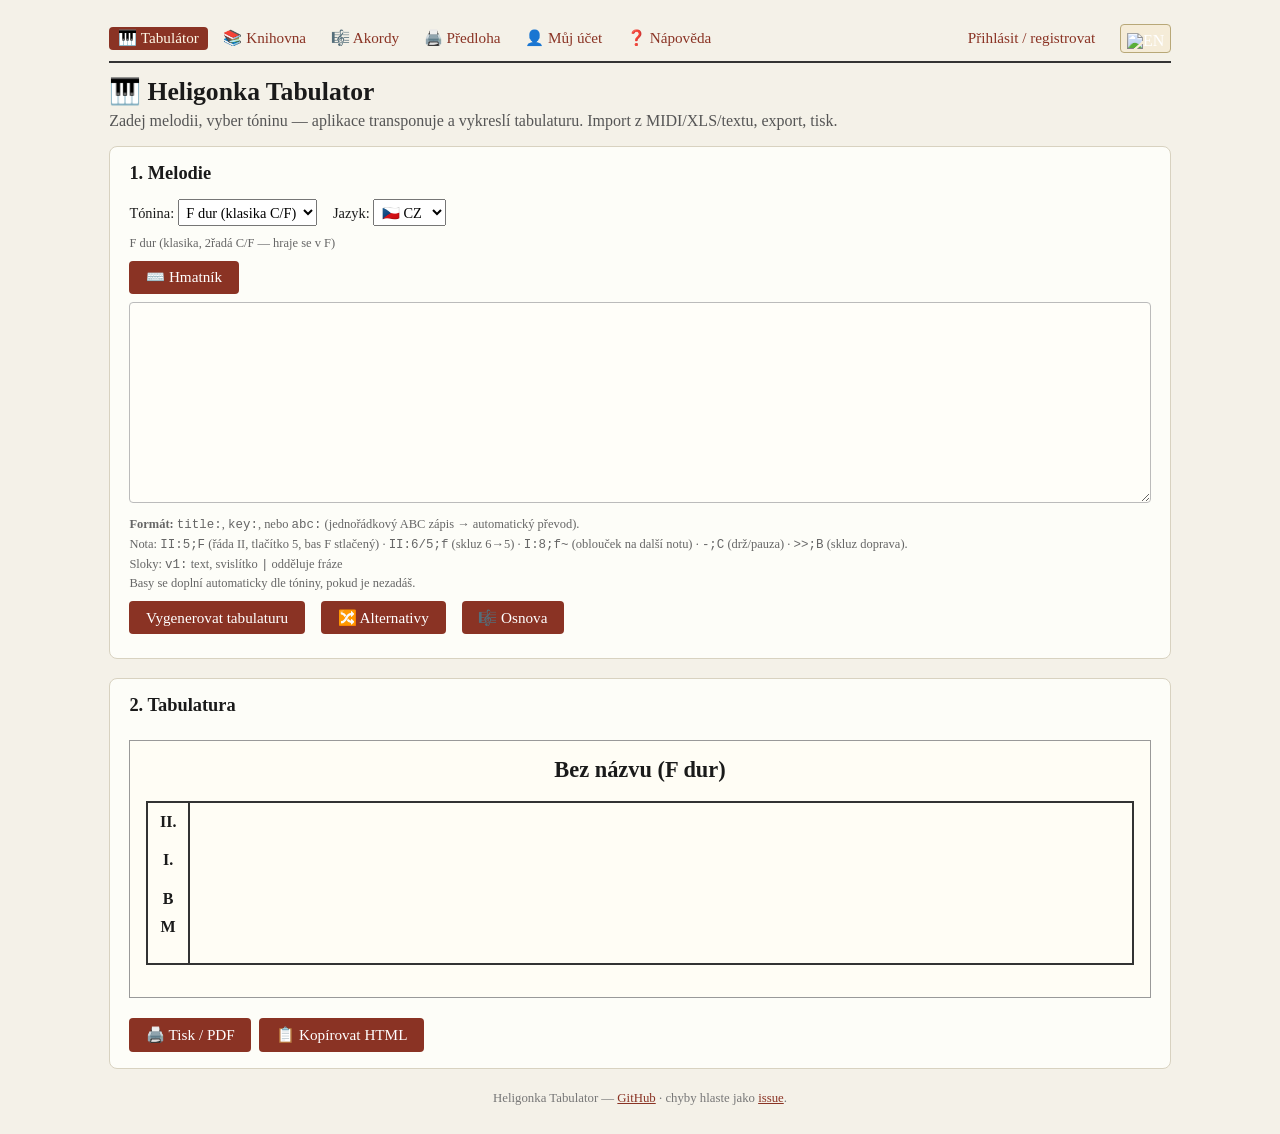
==== index.html @ 470638b8 "fix: Grid-Text render — taktové čáry jako border třídy buněk (grid potomek rozbíjel 1fr šířky sloupc" ====
<!DOCTYPE html>
<html lang="cs">
<head>
<meta charset="utf-8">
<meta name="viewport" content="width=device-width, initial-scale=1">
<title>Heligonka Tabulator</title>
<link rel="help" href="napoveda.html">
<link rel="icon" type="image/png" sizes="32x32" href="favicon-32.png">
<link rel="icon" type="image/png" sizes="192x192" href="favicon-192.png">
<link rel="apple-touch-icon" href="apple-touch-icon.png">
<meta name="description" content="Tabulatura pro heligonku z not: generátor ve stylu zpěvníkových tabulek (II./I./B sloupce, skluzovky), tóniny s transpozicí, knihovna písní.">
<meta name="keywords" content="heligonka, tabulatura, noty pro heligonku, heligonka noty, tabulatura heligonka, generátor tabulatur, heligonka tóniny, heligonka basy">
<meta name="robots" content="index, follow">
<meta property="og:type" content="website">
<meta property="og:site_name" content="Heligonka Tabulator">
<meta property="og:title" content="Heligonka Tabulator">
<meta property="og:description" content="Generátor heligonkových tabulatur: tóniny s transpozicí, knihovna písní, tisk/PDF.">
<meta property="og:url" content="https://klepeto.kuzelovi.cz/heligonka/">
<meta property="og:image" content="https://klepeto.kuzelovi.cz/heligonka/og-banner.jpg">
<meta property="og:image:width" content="1200">
<meta property="og:image:height" content="630">
<meta name="twitter:card" content="summary_large_image">
<link rel="stylesheet" href="style.css?v=2026100702">
<link rel="manifest" href="manifest.json">
<meta name="theme-color" content="#7a4a1d">
<script>window.__GA_IDS=["G-04KFHFT8V8"];</script>
<script src="/consent.js" defer></script>
</head>
<body>
<header>
  <nav id="topmenu" class="topmenu"></nav>
  <h1 data-i18n="tab.title">🎹 Heligonka Tabulator</h1>
  <p class="lead" data-i18n="tab.lead">Zadej melodii, vyber tóninu — aplikace transponuje a vykreslí tabulaturu. Import z MIDI/XLS/textu, export, tisk.</p>
</header>

<main>
<section id="editor">
  <h2 data-i18n="tab.melody">1. Melodie</h2>
  <div class="controls">
    <span id="title-edit-wrap" style="display:none">
      <label><span data-i18n="tab.name">Název:</span>
        <input type="text" id="song-title" placeholder="Název písně" size="16" style="padding:.25em" title="Název písně — použije se při ukládání">
      </label>
    </span>
    <label><span data-i18n="tab.key">Tónina:</span>
      <select id="key" title="Tónina heligonky — změna přetransponuje celou tabulaturu (čísla tlačítek i basy)">
        <option value="F" selected>F dur (klasika C/F)</option>
        <option value="C">C dur</option>
        <option value="G">G dur</option>
        <option value="A">A dur</option>
        <option value="D">D dur</option>
        <option value="Bb">B dur</option>
      </select>
    </label>
    <label><span data-i18n="tab.lang">Jazyk:</span>
      <select id="song-lang" title="Jazyk písně — vlaječka země, v jejímž jazyce se zpívá">
        <option value="CZ" selected>🇨🇿 CZ</option>
        <option value="SK">🇸🇰 SK</option>
        <option value="UA">🇺🇦 UA</option>
        <option value="PL">🇵🇱 PL</option>
        <option value="GE">🇩🇪 GE</option>
        <option value="HU">🇭🇺 HU</option>
        <option value="RO">🇷🇴 RO</option>
        <option value="SI">🇸🇮 SI</option>
        <option value="EN">🇬🇧 EN</option>
        <option value="FR">🇫🇷 FR</option>
        <option value="SP">🇪🇸 SP</option>
        <option value="PT">🇵🇹 PT</option>
        <option value="NO">🇳🇴 NO</option>
        <option value="SE">🇸🇪 SE</option>
        <option value="FI">🇫🇮 FI</option>
        <option value="IT">🇮🇹 IT</option>
      </select>
    </label>
    <span id="lang-flag-box" class="hint"></span>
    <label><span data-i18n="tab.import">Import:</span> <input type="file" id="file" accept=".txt,.abc,.mid,.midi,.xls,.xlsx,text/plain,audio/midi,application/vnd.ms-excel" title="Nahraj soubor: .txt/.abc (textový zápis), .mid/.midi (automatické rozpoznání not) nebo .xls/.xlsx (notovací tabulka — německá notace, Tlak/Tah, basy)"></label>
  </div>
  <div id="keyinfo" class="hint">F dur (klasika, 2řadá C/F — hraje se v F)</div>
  <div class="controls">
    <button id="toggle-hmatnik" title="Zobrazí klikací hmatník — nota se skládá klikáním na knoflíky místo psaním" data-i18n="tab.hmatnik">⌨️ Hmatník</button>
    <span id="hmatnik-box" style="display:none">
      <label title="Směr měchu pro nové noty">Měch:
        <select id="hmatnik-dir">
          <option value="">(bez značky)</option>
          <option value="push">Tlak →</option>
          <option value="pull">Tah ←</option>
        </select>
      </label>
      <div id="hmatnik-grid" class="hmatnik-grid"></div>
    </span>
  </div>
  <textarea id="input" spellcheck="false" rows="12" title="Melodie ve textovém formátu: ŘÁDA:tlačítko;BAS — detaily v Nápovědě"></textarea>
  <div class="hint" data-i18n-html="hint.format.html">
    <b>Formát:</b> <code>title:</code>, <code>key:</code>, nebo <code>abc:</code> (jednořádkový ABC zápis → automatický převod).<br>
    Nota: <code>II:5;F</code> (řáda II, tlačítko 5, bas F stlačený) · <code>II:6/5;f</code> (skluz 6→5) · <code>I:8;f~</code> (oblouček na další notu) · <code>-;C</code> (drž/pauza) · <code>&gt;&gt;;B</code> (skluz doprava).<br>
    Sloky: <code>v1:</code> text, svislítko <code>|</code> odděluje fráze <br>
    Basy se doplní automaticky dle tóniny, pokud je nezadáš.
  </div>
  <div class="controls">
    <button id="render" title="Vykreslí tabulaturu z aktuálního textu" data-i18n="tab.render">Vygenerovat tabulaturu</button>
    <button id="save-song" title="Uloží píseň do knihovny (jen Editor/Admin; každá editace = nová verze)" data-i18n="tab.save">💾 Uložit do knihovny</button>
    <button id="export-xls" title="Export písně do .xls (notovací tabulka — německá notace, Tlak/Tah, basy)" data-i18n="tab.xls">📊 Export XLS</button>
    <button id="export-midi" title="Export písně do .mid (melodie + basy, 120 BPM)" data-i18n="tab.midi">🎵 Export MIDI</button>
    <button id="toggle-alts" title="Zobrazí pod každou notu alternativní knoflíky se stejným tónem (jiná řada/pozice) — orientační" data-i18n="tab.alts">🔀 Alternativy</button>
    <button id="toggle-osnova" title="Vykreslí melodii v notové osnově (VexFlow) pod tabulaturou" data-i18n="tab.osnova">🎼 Osnova</button>
    <span id="save-status" class="hint"></span>
  </div>
  <div id="share-box" class="sharebox"></div>
</section>

<section id="output-section">
  <h2 data-i18n="tab.output">2. Tabulatura</h2>
  <div id="output" class="sheet"></div>
  <div id="osnova-output" style="display:none" class="sheet"></div>
  <div id="print-footer" class="print-footer screen-hidden">🦞 Klepeto & Heligonka - https://klepeto.kuzelovi.cz/heligonka/</div>
  <div class="actions">
    <button onclick="window.print()" data-i18n="tab.print">🖨️ Tisk / PDF</button>
    <button id="copy-html" data-i18n="tab.copy">📋 Kopírovat HTML</button>
  </div>
</section>
</main>

<footer>Heligonka Tabulator — <a href="https://github.com/Vilda007/heligonka-tabulator">GitHub</a> · <span data-i18n="foot.bugs">chyby hlaste jako</span> <a href="https://github.com/Vilda007/heligonka-tabulator/issues">issue</a>.</footer>
<script src="shared.js"></script>
<script src="i18n.js"></script>
<script src="app.js"></script>
<script src="midi.js"></script>
<script src="xls.js"></script>
<script src="hmatnik.js"></script>
<script src="osnova.js"></script>
<script src="library.js"></script>
<script>
if ('serviceWorker' in navigator) {
  window.addEventListener('load', () => {
    navigator.serviceWorker.register('./sw.js').catch(() => {});
  });
}
</script>
</body>
</html>
---- style.css ----
/* Heligonka Tabulator — style.css */
:root {
  --ink: #1a1a1a;
  --paper: #fdfdf8;
  --line: #333;
  --accent: #8a3324;
}
* { box-sizing: border-box; }
body {
  font-family: Georgia, 'Times New Roman', serif;
  background: #f4f1e8;
  color: var(--ink);
  margin: 0;
  padding: 1.2rem;
  max-width: 1100px;
  margin-inline: auto;
}
header h1 { margin: 0 0 .2em; font-size: 1.6rem; }
header .lead { color: #555; margin-top: 0; }
main { display: grid; gap: 1.2rem; }
section {
  background: var(--paper);
  border: 1px solid #d8d2c0;
  border-radius: 8px;
  padding: 1rem 1.2rem;
}
section h2 { margin-top: 0; font-size: 1.15rem; }
textarea {
  width: 100%;
  font-family: 'Cascadia Code', Consolas, monospace;
  font-size: .85rem;
  border: 1px solid #bbb;
  border-radius: 4px;
  padding: .6rem;
  background: #fffef9;
}
.hint { font-size: .78rem; color: #666; margin: .5rem 0; line-height: 1.5; }
button {
  background: var(--accent);
  color: #fff;
  border: 0;
  border-radius: 4px;
  padding: .5em 1.1em;
  font-size: .95rem;
  cursor: pointer;
  font-family: inherit;
}
button:hover { filter: brightness(1.1); }
.actions { margin-top: .8rem; display: flex; gap: .5rem; }

/* ---- Tabulatura (zpěvníkový styl) ---- */
.sheet { overflow-x: auto; padding: .5rem 0; }
.sheet-inner {
  background: #fffdf5;
  border: 1px solid #999;
  padding: 1rem;
  min-width: 700px;
}
.song-title { text-align: center; font-size: 1.4rem; margin: 0 0 .8em; }
.system {
  display: grid;
  grid-template-columns: 2.6rem 1fr;
  border: 2px solid var(--line);
  margin-bottom: 1rem;
  break-inside: avoid;
}
.grid {
  display: grid;
  grid-template-rows: repeat(4, auto);
}
.rowlab, .lab {
  /* levý sloupec popisků: bez vnitřních vodorovných čar — jen svislá linka vpravo (drží kontejner) a vnější rám */
  font-weight: bold;
  text-align: center;
  padding: .15em .2em;
  display: flex;
  align-items: center;
  justify-content: center;
}
.lab.alt-slot { font-weight: normal; color: #7a4a1d; }
.cells {
  display: grid;
  grid-auto-flow: column;
  grid-auto-columns: 1fr;
}
.cell {
  display: grid;
  grid-template-rows: 2.4em 2.4em 2.4em 1.2em 1.6em;
}
/* svislé dělící čáry jen u hudevních řádků — text (rT) je bez nich (jen vnější rám) */
.cell > div { border-right: 1px solid var(--line); }
.cell:last-child > div { border-right: 0; }
.cell > div.rT { border-right: 0; }
.cell > div {
  border-bottom: 1px solid var(--line);
  display: flex;
  align-items: center;
  justify-content: center;
  font-size: 1.05rem;
  line-height: 1.05;
  white-space: pre;
  text-align: center;
}
.rII { font-weight: bold; }
.rI  { font-style: normal; }
.rB  { font-weight: bold; font-size: 1.25rem; }
.rM  { font-size: .6rem; color: #444; border-bottom: 2px solid var(--line); }
.rT  { font-size: .72rem; color: #111; line-height: 1.1; white-space: normal; overflow-wrap: anywhere; }
/* Alternativy hmatů — náhradní knoflíky pod notou */
.alt-hint { font-size: .62rem; color: #7a4a1d; border-bottom: 1px dashed var(--line); padding: 0 .1em; }
#toggle-alts.on { background: #7a4a1d; color: #fff8e6; }
/* Klikací hmatník */
#hmatnik-box { display: inline-flex; flex-direction: column; gap: .3rem; vertical-align: top; }
.hmatnik-grid { display: inline-block; background: #fffdf5; border: 1px solid #b8a878; border-radius: 6px; padding: .5rem; }
.hm-row { display: flex; align-items: center; gap: .25rem; margin: .2rem 0; }
.hm-lab { font-weight: bold; width: 2rem; text-align: center; color: #7a4a1d; }
.hm-btn { min-width: 2.6rem; padding: .25em .3em; font-family: inherit; font-size: .95rem; background: #f5ecd8; border: 1px solid #b8a878; border-radius: 4px; cursor: pointer; display: inline-flex; flex-direction: column; align-items: center; line-height: 1.1; }
.hm-btn:hover { background: #e8d9b5; }
.hm-btn small { font-size: .6rem; color: #7a4a1d; }
.hm-btn.hm-bass { min-width: 2rem; background: #efe6f2; border-color: #a88ac0; }
#toggle-hmatnik.on { background: #7a4a1d; color: #fff8e6; }
/* Notová osnova */
#osnova-output { background: #fff; border: 1px solid #b8a878; border-radius: 6px; padding: .5rem; margin-top: .5rem; overflow-x: auto; }
.osnova-inner { min-width: 100%; }
#toggle-osnova.on { background: #7a4a1d; color: #fff8e6; }
/* M řádek — souvislá šipka měchu přes skupinu not (CSS čára, ne text) */
/* Grid-Text: taktové čáry — PRAVÝ okraj buňky (grid potomek by rozbil 1fr šířky);
   repetice |: :| = tlustá linka + tenká tečka/dvojlinka */
.cell.bar-single { border-right: 2px solid #555; }
.cell.bar-rstart { border-right: 3px solid #222; box-shadow: inset -6px 0 0 -4px #222; }
.cell.bar-rend { border-right: 3px solid #222; box-shadow: inset 6px 0 0 -4px #222; }
.cell.bar-rstart + .cell { border-left: 1px solid #222; }
.cell.bar-rend ~ .cell:last-child { }
.volta-mark { position: absolute; top: -0.15em; left: 3px; font-size: .55rem; color: #7a4a1d; font-weight: bold; z-index: 2; background: #fffdf5; padding: 0 .15em; }
.cell { position: relative; }
.m-arrow { position: relative; }
.m-arrow::before {
  content: '';
  position: absolute;
  left: 0; right: 0; top: 50%;
  transform: translateY(-50%); /* střed čáry přesně na 50 % — zarovnáno s hrotem (margin-top:-5px) */
  border-top: 2.5px solid #222;
}
/* čára i hrot končí stejně daleko od rámečku jako začátek (12 % inset) —
   ale na hranici skupin se inset zdvojnásobí, aby sousední šipky nesplynuly */
.m-push.m-start::before { left: 12%; }
.m-pull.m-end::before { right: 12%; }
.m-push.m-end::before { right: 12%; }
.m-pull.m-start::before { left: 12%; }
/* hranice skupin: extra odsazení na straně BEZ hrotu, aby sousední šipky nesplynuly
   (push má hrot vpravo → extra inset vlevo; pull má hrot vlevo → extra inset vpravo,
   čára začíná u hrotu na 12 %, aby na něj navazovala) */
.m-push.m-start.m-end::before { left: 22%; }
.m-pull.m-start.m-end::before { left: 12%; right: 22%; }
/* hrot šipky: push → hrot vpravo na konci skupiny, pull ← hrot vlevo na začátku */
.m-arrow::after {
  content: '';
  position: absolute;
  top: 50%;
  margin-top: -5px;
  border-top: 5px solid transparent;
  border-bottom: 5px solid transparent;
}
.m-push.m-end::after { right: calc(12% - 9px); border-left: 9px solid #222; }
.m-pull.m-start::after { left: calc(12% - 9px); border-right: 9px solid #222; }
/* patička tisků — na obrazovce skrytá, při tisku viditelná */
.print-footer { text-align: center; font-size: .75rem; color: #999; margin-top: 1.2rem; }
.print-footer.screen-hidden { display: none; }
@media print { .print-footer.screen-hidden { display: block !important; } }
/* v5 — horní menu, stránkování, knihovna/admin tabulky */
.topmenu { display: flex; gap: .4rem; flex-wrap: wrap; align-items: center; border-bottom: 2px solid var(--line); padding: .3rem 0 .5rem; margin-bottom: .8rem; }
.topmenu a { text-decoration: none; color: var(--accent); padding: .15em .6em; border-radius: 4px; font-size: .95rem; }
.topmenu a:hover { background: #efe8d8; }
.topmenu a.active { background: var(--accent); color: #fff8e6; }
.pager { margin: .5rem 0; }
.pager a { color: var(--accent); text-decoration: none; }
.libtable { width: 100%; border-collapse: collapse; font-size: .9rem; }
.libtable th, .libtable td { border-bottom: 1px solid #ddd; text-align: left; padding: .35em .5em; }
.libtable th { font-size: .8rem; text-transform: uppercase; color: #777; }
.libtable td.actions { white-space: nowrap; display: table-cell; margin-top: 0; }
.cell.tie .rII::after, .cell.tie .rI::after { content: '⌒'; position: absolute; }
.slide-right .rM::after { content: '→'; font-size: .9rem; }
.slide-left  .rM::after { content: '←'; font-size: .9rem; }
.verse { font-size: .95rem; margin: .2em 0; }

footer { margin-top: 1.4rem; font-size: .8rem; color: #777; text-align: center; }
footer a { color: var(--accent); }

@media print {
  body { background: #fff; padding: 0; }
  #editor, header, footer, .actions { display: none; }
  section { border: 0; padding: 0; }
  .sheet-inner { border: 0; min-width: 0; }
}
/* v2 přídavky */
.controls { display: flex; gap: 1rem; flex-wrap: wrap; margin-bottom: .5rem; align-items: center; }
.controls label { font-size: .9rem; }
.controls select, .controls input[type=file] { font-family: inherit; font-size: .9rem; padding: .25em; }
.labs { display: grid; grid-template-rows: 2.4em 2.4em 2.4em 1.2em 1.6em; border-right: 2px solid var(--line); }
/* režim Alternativ: 6 řádků (II/I/alt/B/M/text) — buňky i levý sloupec */
.alts .cell { grid-template-rows: 2.4em 2.4em 1.2em 2.4em 1.2em 1.6em; }
.alts .labs { grid-template-rows: 2.4em 2.4em 1.2em 2.4em 1.2em 1.6em; }

/* v3 — knihovna + auth */
#library table { width: 100%; border-collapse: collapse; font-size: .9rem; }
#library th, #library td { border-bottom: 1px solid #ddd; text-align: left; padding: .35em .5em; }
#library th { font-size: .8rem; text-transform: uppercase; color: #777; }
#library td.actions { white-space: nowrap; display: table-cell; margin-top: 0; }
button.mini { padding: .15em .5em; font-size: .8rem; background: #555; }
.star { cursor: pointer; font-size: .9rem; }
.authline { display: flex; gap: .4rem; align-items: center; margin: .4rem 0; flex-wrap: wrap; }
.authline input { font-family: inherit; padding: .25em; }
#admin-box h3 { margin: 1rem 0 0; font-size: 1rem; }
.admintable { width:100%; border-collapse:collapse; font-size:.85rem; margin:.3rem 0; }
.admintable th, .admintable td { border-bottom:1px solid #ddd; padding:.3em .4em; text-align:left; }
.nowrap { white-space:nowrap; }
#admin-box h3 { margin-top:1.2rem; }
#admin-box h4 { margin:.8rem 0 .2rem; font-size:.9rem; }
.sharebox { margin-top:.4rem; display:none; }
.sharebtn { display:inline-block; background:#5a4a8a; color:#fff; padding:.15em .6em; border-radius:4px; font-size:.8rem; text-decoration:none; margin-right:.3rem; }
.sharebtn:hover { filter:brightness(1.15); }
#song-url { background:#f2eeda; padding:.05em .3em; border-radius:3px; }
/* nápověda */
.hinttable { width:100%; border-collapse:collapse; font-size:.88rem; margin:.4rem 0; }
.hinttable th, .hinttable td { border-bottom:1px solid #ddd; padding:.3em .5em; text-align:left; vertical-align:top; }
.hinttable th { font-size:.78rem; text-transform:uppercase; color:#777; }
section ul { margin:.3rem 0 .6rem 1.2rem; }
section li { margin:.15rem 0; line-height:1.45; }
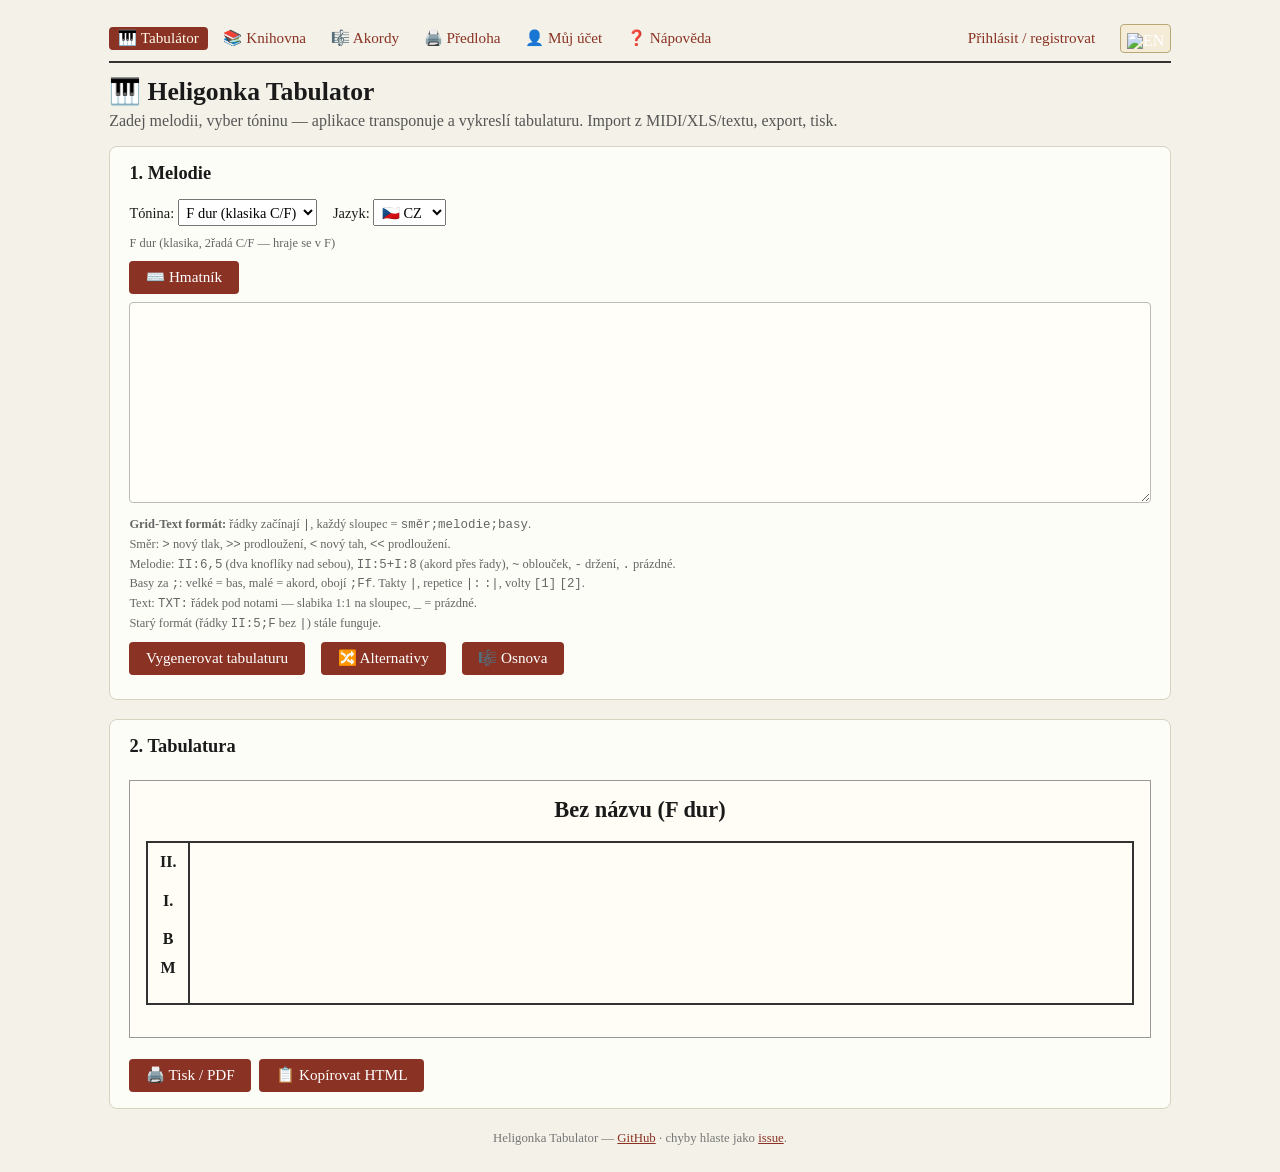
==== commit e68c08e3: "docs: rychlá nápověda + Nápověda sekce 5 — nový Grid-Text formát (směr >/>>/</<<, multi-hmaty, akord" ====
--- a/index.html
+++ b/index.html
@@ -20,7 +20,7 @@
 <meta property="og:image:width" content="1200">
 <meta property="og:image:height" content="630">
 <meta name="twitter:card" content="summary_large_image">
-<link rel="stylesheet" href="style.css?v=2026100702">
+<link rel="stylesheet" href="style.css?v=2026100704">
 <link rel="manifest" href="manifest.json">
 <meta name="theme-color" content="#7a4a1d">
 <script>window.__GA_IDS=["G-04KFHFT8V8"];</script>
@@ -91,10 +91,12 @@
   </div>
   <textarea id="input" spellcheck="false" rows="12" title="Melodie ve textovém formátu: ŘÁDA:tlačítko;BAS — detaily v Nápovědě"></textarea>
   <div class="hint" data-i18n-html="hint.format.html">
-    <b>Formát:</b> <code>title:</code>, <code>key:</code>, nebo <code>abc:</code> (jednořádkový ABC zápis → automatický převod).<br>
-    Nota: <code>II:5;F</code> (řáda II, tlačítko 5, bas F stlačený) · <code>II:6/5;f</code> (skluz 6→5) · <code>I:8;f~</code> (oblouček na další notu) · <code>-;C</code> (drž/pauza) · <code>&gt;&gt;;B</code> (skluz doprava).<br>
-    Sloky: <code>v1:</code> text, svislítko <code>|</code> odděluje fráze <br>
-    Basy se doplní automaticky dle tóniny, pokud je nezadáš.
+    <b>Grid-Text formát:</b> řádky začínají <code>|</code>, každý sloupec = <code>směr;melodie;basy</code>.<br>
+    Směr: <code>&gt;</code> nový tlak, <code>&gt;&gt;</code> prodloužení, <code>&lt;</code> nový tah, <code>&lt;&lt;</code> prodloužení.<br>
+    Melodie: <code>II:6,5</code> (dva knoflíky nad sebou), <code>II:5+I:8</code> (akord přes řady), <code>~</code> oblouček, <code>-</code> držení, <code>.</code> prázdné.<br>
+    Basy za <code>;</code>: velké = bas, malé = akord, obojí <code>;Ff</code>. Takty <code>|</code>, repetice <code>|:</code> <code>:|</code>, volty <code>[1]</code> <code>[2]</code>.<br>
+    Text: <code>TXT:</code> řádek pod notami — slabika 1:1 na sloupec, <code>_</code> = prázdné.<br>
+    Starý formát (řádky <code>II:5;F</code> bez <code>|</code>) stále funguje.
   </div>
   <div class="controls">
     <button id="render" title="Vykreslí tabulaturu z aktuálního textu" data-i18n="tab.render">Vygenerovat tabulaturu</button>
--- a/style.css
+++ b/style.css
@@ -124,6 +124,20 @@
 .osnova-inner { min-width: 100%; }
 #toggle-osnova.on { background: #7a4a1d; color: #fff8e6; }
 /* M řádek — souvislá šipka měchu přes skupinu not (CSS čára, ne text) */
+/* oblouček (legato/tie): dlouhé mělké údolí — CSS kreslené, vpravo od čísla,
+   přesahuje k další notě (jako notová ligatura); NE znak ∪ uprostřed (zakrýval čísla) */
+.cell.tie .rII::after, .cell.tie .rI::after {
+  content: '';
+  position: absolute;
+  left: 38%;
+  width: 90%;
+  top: 18%;
+  height: 34%;
+  border-bottom: 2.5px solid #222;
+  border-radius: 0 0 100% 100% / 0 0 230% 230%;
+  pointer-events: none;
+  z-index: 1;
+}
 /* Grid-Text: taktové čáry — PRAVÝ okraj buňky (grid potomek by rozbil 1fr šířky);
    repetice |: :| = tlustá linka + tenká tečka/dvojlinka */
 .cell.bar-single { border-right: 2px solid #555; }
@@ -131,7 +145,21 @@
 .cell.bar-rend { border-right: 3px solid #222; box-shadow: inset 6px 0 0 -4px #222; }
 .cell.bar-rstart + .cell { border-left: 1px solid #222; }
 .cell.bar-rend ~ .cell:last-child { }
-.volta-mark { position: absolute; top: -0.15em; left: 3px; font-size: .55rem; color: #7a4a1d; font-weight: bold; z-index: 2; background: #fffdf5; padding: 0 .15em; }
+/* volta [1]/[2]: malé číslo s vodorovnou linkou nad řádkem II (notový zápis),
+   NE velké [1] přes buňku */
+.volta-mark {
+  position: absolute;
+  top: -0.35em;
+  left: 0;
+  font-size: .6rem;
+  color: #222;
+  font-weight: bold;
+  z-index: 2;
+  padding: 0 .2em;
+  border-top: 1.5px solid #222;
+  background: transparent;
+}
+.volta-mark::before { content: ''; }
 .cell { position: relative; }
 .m-arrow { position: relative; }
 .m-arrow::before {
@@ -178,7 +206,7 @@
 .libtable th, .libtable td { border-bottom: 1px solid #ddd; text-align: left; padding: .35em .5em; }
 .libtable th { font-size: .8rem; text-transform: uppercase; color: #777; }
 .libtable td.actions { white-space: nowrap; display: table-cell; margin-top: 0; }
-.cell.tie .rII::after, .cell.tie .rI::after { content: '⌒'; position: absolute; }
+.cell.tie .rII::after, .cell.tie .rI::after { content: '∪'; position: absolute; }
 .slide-right .rM::after { content: '→'; font-size: .9rem; }
 .slide-left  .rM::after { content: '←'; font-size: .9rem; }
 .verse { font-size: .95rem; margin: .2em 0; }
